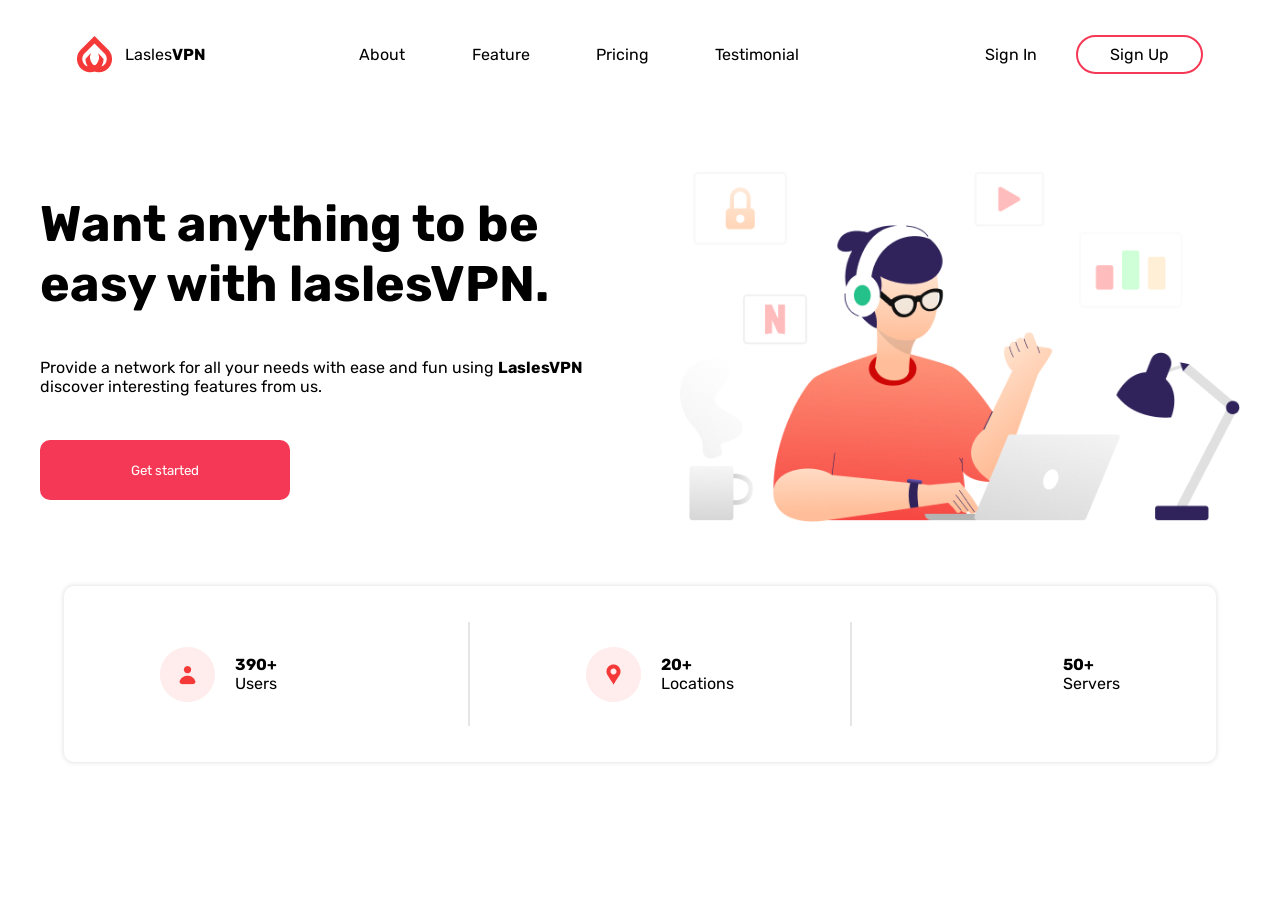
==== index.html @ a4ef016b "push" ====
<!doctype html>
<html lang="en">

<head>
    <meta charset="UTF-8" />
    <meta name="viewport" content="width=device-width, initial-scale=1.0" />
    <title>laslesVPN</title>
    <link rel="shortcut icon" href="./assest/img/logo.png" type="image/x-icon" />
    <link rel="stylesheet" href="./assest/css/style.css" />
    <link rel="preconnect" href="https://fonts.googleapis.com" />
    <link rel="preconnect" href="https://fonts.gstatic.com" crossorigin />
    <link href="https://fonts.googleapis.com/css2?family=Rubik:ital,wght@0,300..900;1,300..900&display=swap"
        rel="stylesheet" />
</head>

<body>
    <!-- header -->
    <header>
        <nav>
            <div class="logo">
                <img src="./assest/img/logo.png" alt="" />
                <a href="">Lasles<b>VPN</b></a>
            </div>
            <div class="menu">
                <a href="#">About</a>
                <a href="#">Feature</a>
                <a href="#">Pricing</a>
                <a href="#">Testimonial</a>
            </div>
            <div class="auth-buttons">
                <a href="#" class="btn sign-in">Sign In</a>
                <a href="#" class="btn sign-up">Sign Up</a>
            </div>
        </nav>
    </header>

    <!-- about -->
    <div class="about">
        <div class="about-left">
            <h1>Want anything to be easy with laslesVPN.</h1>
            <p>
                Provide a network for all your needs with ease and fun using
                <b>LaslesVPN</b> discover interesting features from us.
            </p>
            <button>Get started</button>
        </div>
        <div class="about-right">
            <img src="./assest/img/illustration.png" alt="" />
        </div>
    </div>

    <!-- status-container -->
    <div class="status-container">
        <div class="box">
            <div class="box-in">
                <img src="./assest/img/user.png" alt="">
                <span><b>390+</b> <br> Users</span>
            </div>
        </div>
        <div class="box stat-box">
            <div class="box-in">
                <img src="./assest/img/location.png" alt="">
                <span><b>20+</b> <br> Locations</span>
            </div>
        </div>
        <div class="box">
            <div class="box-in">
                <img src="./assest/img/server.png" alt="">
                <span><b>50+</b> <br> Servers</span>
            </div>
        </div>
    </div>
</body>

</html>
---- assest/css/style.css ----
* {
    padding: 0;
    margin: 0;
    box-sizing: border-box;
    border: none;
    outline: none;
    font-family: "Rubik", sans-serif;
    text-decoration: none;
    color: #000;
}

nav {
    width: 1280px;
    height: 76px;
    margin: 16px auto;
    display: flex;
    justify-content: space-around;
    align-items: center;
}

nav>.logo {
    width: 129px;
    height: 44px;
    display: flex;
    justify-content: space-between;
    align-items: center;
}

nav>.menu {
    width: 440px;
    height: 44px;
    display: flex;
    justify-content: space-between;
    align-items: center;
}

.auth-buttons {
    width: 250px;
    height: 44px;
    display: flex;
    justify-content: space-between;
    align-items: center;
}

.auth-buttons>.btn {
    border-radius: 40px;
    padding: 8px 32px;
}

.auth-buttons>.sign-up {
    border: 2px solid #f53855;
}

/* about */

.about {
    width: 1280px;
    height: 478px;
    margin: auto;
    display: flex;
    justify-content: space-around;
    align-items: center;
}

.about-left {
    display: flex;
    flex-direction: column;
    justify-content: space-around;
}

.about-left,
.about-right,
.about-right>img {
    width: 560px;
    height: 350px;
}

.about-left>h1 {
    font-size: 50px;
}

.about-left>button {
    width: 250px;
    height: 60px;
    display: flex;
    align-items: center;
    justify-content: center;
    background-color: #f53855;
    color: #fff;
    border-radius: 10px;
}

/* status-container */
.status-container {
    width: 1152px;
    height: 176px;
    margin: auto;
    border-radius: 10px;
    box-shadow: 0px 0px 4px 1px rgb(0, 0, 0, 0.1);
    display: flex;
    justify-content: space-around;
    align-items: center;
}

.status-container>.stat-box {
    border-left: 2px solid rgb(0, 0, 0, 0.1);
    border-right: 2px solid rgb(0, 0, 0, 0.1);
    width: 384px;
    height: 104px;
    display: flex;
    justify-content: center;
    align-items: center;
}

.status-container .box-in {
    display: flex;
    justify-content: space-between;
    align-items: center;
}

.status-container .box-in img {
    padding-right: 20px;
}
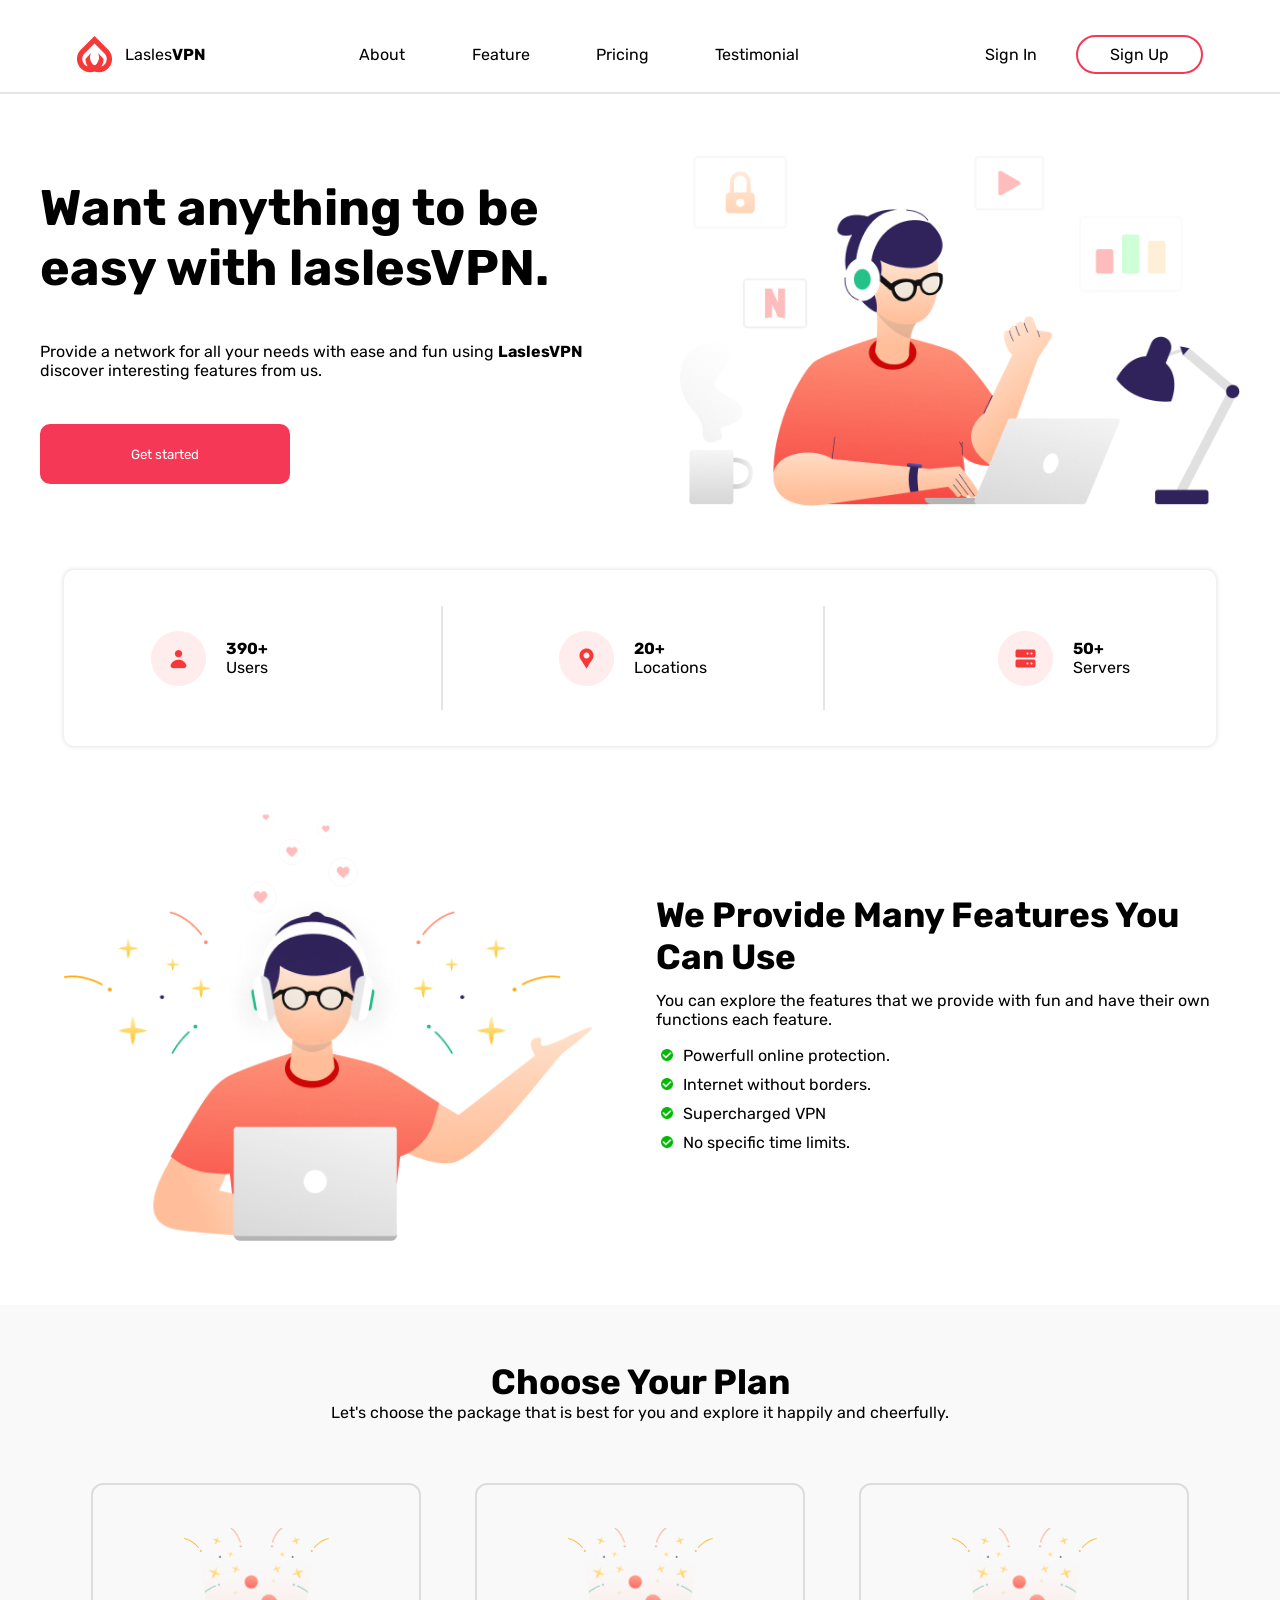
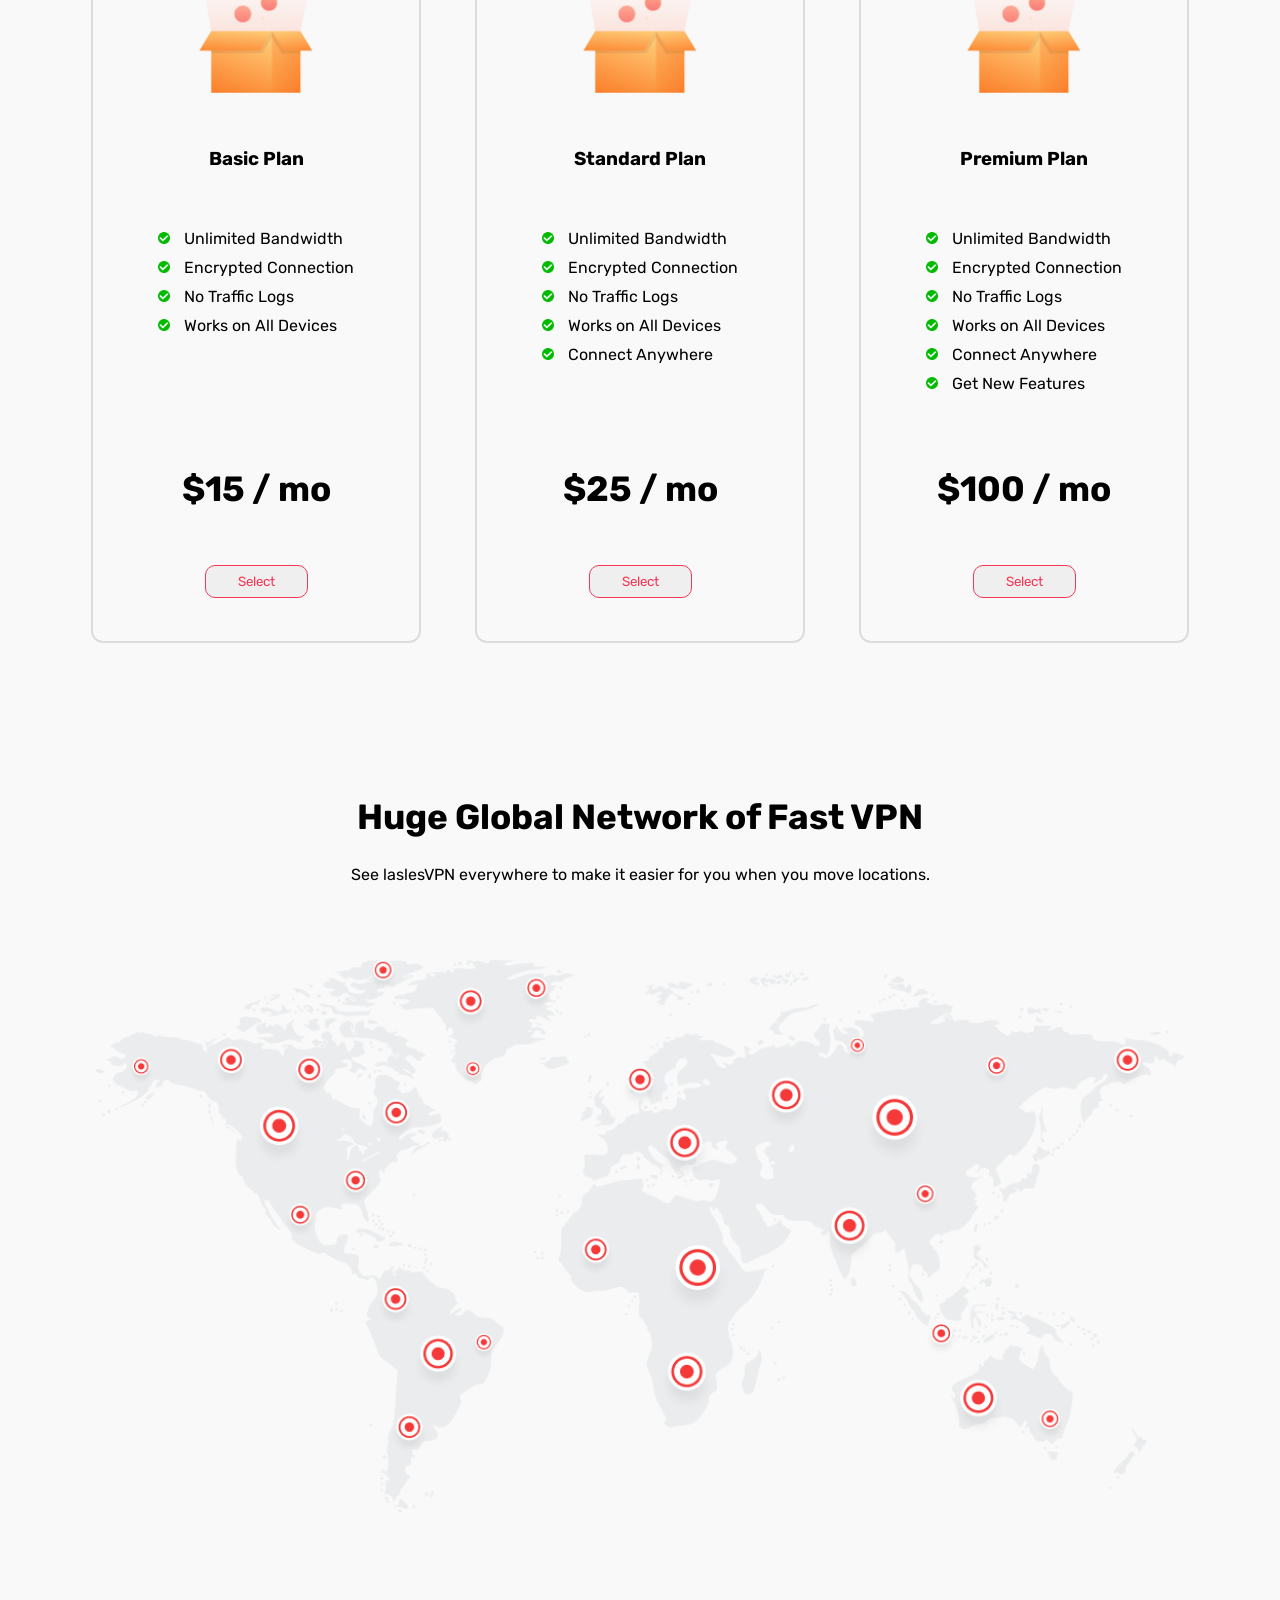
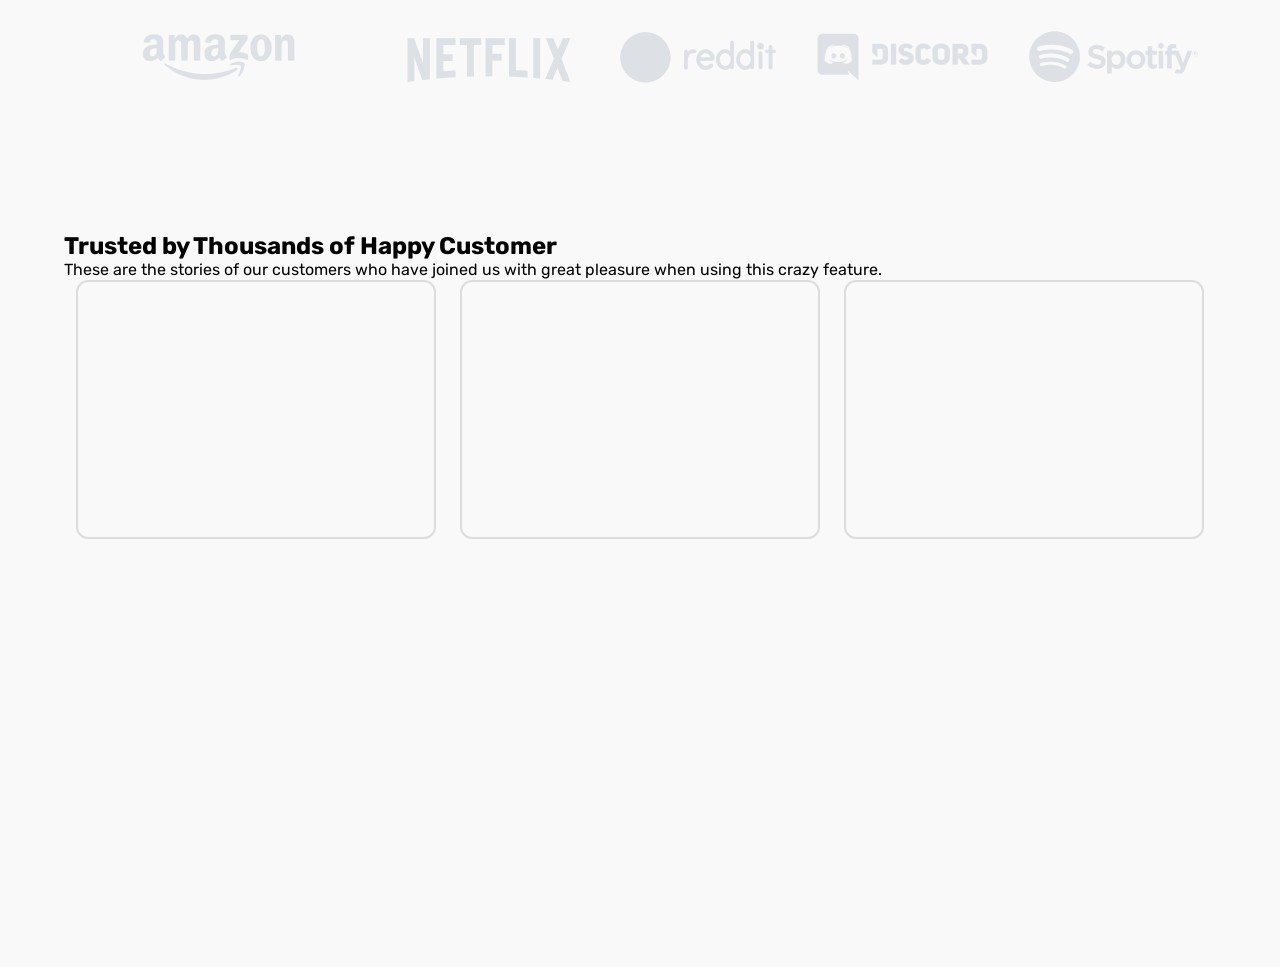
==== commit 36140e68: "yukladim" ====
--- a/index.html
+++ b/index.html
@@ -1,75 +1,245 @@
 <!doctype html>
 <html lang="en">
-
-<head>
+  <head>
     <meta charset="UTF-8" />
     <meta name="viewport" content="width=device-width, initial-scale=1.0" />
     <title>laslesVPN</title>
-    <link rel="shortcut icon" href="./assest/img/logo.png" type="image/x-icon" />
-    <link rel="stylesheet" href="./assest/css/style.css" />
+    <link
+      rel="shortcut icon"
+      href="./assets/img/logo.png"
+      type="image/x-icon"
+    />
+    <link rel="stylesheet" href="./assets/css/style.css" />
     <link rel="preconnect" href="https://fonts.googleapis.com" />
     <link rel="preconnect" href="https://fonts.gstatic.com" crossorigin />
-    <link href="https://fonts.googleapis.com/css2?family=Rubik:ital,wght@0,300..900;1,300..900&display=swap"
-        rel="stylesheet" />
-</head>
-
-<body>
+    <link
+      href="https://fonts.googleapis.com/css2?family=Rubik:ital,wght@0,300..900;1,300..900&display=swap"
+      rel="stylesheet"
+    />
+  </head>
+  <body>
     <!-- header -->
     <header>
-        <nav>
-            <div class="logo">
-                <img src="./assest/img/logo.png" alt="" />
-                <a href="">Lasles<b>VPN</b></a>
-            </div>
-            <div class="menu">
-                <a href="#">About</a>
-                <a href="#">Feature</a>
-                <a href="#">Pricing</a>
-                <a href="#">Testimonial</a>
-            </div>
-            <div class="auth-buttons">
-                <a href="#" class="btn sign-in">Sign In</a>
-                <a href="#" class="btn sign-up">Sign Up</a>
-            </div>
-        </nav>
+      <nav>
+        <div class="logo">
+          <img src="./assets/img/logo.png" alt="" />
+          <a href="">Lasles<b>VPN</b></a>
+        </div>
+        <div class="menu">
+          <a href="#">About</a>
+          <a href="#">Feature</a>
+          <a href="#">Pricing</a>
+          <a href="#">Testimonial</a>
+        </div>
+        <div class="auth-buttons">
+          <a href="#" class="btn sign-in">Sign In</a>
+          <a href="#" class="btn sign-up">Sign Up</a>
+        </div>
+      </nav>
     </header>
 
     <!-- about -->
     <div class="about">
-        <div class="about-left">
-            <h1>Want anything to be easy with laslesVPN.</h1>
-            <p>
-                Provide a network for all your needs with ease and fun using
-                <b>LaslesVPN</b> discover interesting features from us.
-            </p>
-            <button>Get started</button>
-        </div>
-        <div class="about-right">
-            <img src="./assest/img/illustration.png" alt="" />
-        </div>
+      <div class="about-left">
+        <h1>Want anything to be easy with laslesVPN.</h1>
+        <p>
+          Provide a network for all your needs with ease and fun using
+          <b>LaslesVPN</b> discover interesting features from us.
+        </p>
+        <button>Get started</button>
+      </div>
+      <div class="about-right">
+        <img src="./assets/img/illustration.png" alt="" />
+      </div>
     </div>
 
     <!-- status-container -->
     <div class="status-container">
-        <div class="box">
-            <div class="box-in">
-                <img src="./assest/img/user.png" alt="">
-                <span><b>390+</b> <br> Users</span>
-            </div>
-        </div>
-        <div class="box stat-box">
-            <div class="box-in">
-                <img src="./assest/img/location.png" alt="">
-                <span><b>20+</b> <br> Locations</span>
-            </div>
-        </div>
-        <div class="box">
-            <div class="box-in">
-                <img src="./assest/img/server.png" alt="">
-                <span><b>50+</b> <br> Servers</span>
-            </div>
-        </div>
-    </div>
-</body>
-
+      <div class="box">
+        <div class="box-in">
+          <img src="./assets/img/user.png" alt="" />
+          <span
+            ><b>390+</b> <br />
+            Users</span
+          >
+        </div>
+      </div>
+      <div class="box stat-box">
+        <div class="box-in">
+          <img src="./assets/img/location.png" alt="" />
+          <span
+            ><b>20+</b> <br />
+            Locations</span
+          >
+        </div>
+      </div>
+      <div class="box">
+        <div class="box-in">
+          <img src="./assets/img/server.png" alt="" />
+          <span
+            ><b>50+</b> <br />
+            Servers</span
+          >
+        </div>
+      </div>
+    </div>
+
+    <!-- features-section -->
+    <div class="features-section">
+      <div class="features-image">
+        <img src="./assets/img/illustration2.png" alt="" />
+      </div>
+
+      <div class="features-content">
+        <h2>We Provide Many Features You Can Use</h2>
+        <p>
+          You can explore the features that we provide with fun and have their
+          own functions each feature.
+        </p>
+
+        <ul class="features-list">
+          <li>
+            <img src="./assets/img/check.png" alt="" />Powerfull online
+            protection.
+          </li>
+          <li>
+            <img src="./assets/img/check.png" alt="" />Internet without borders.
+          </li>
+          <li><img src="./assets/img/check.png" alt="" />Supercharged VPN</li>
+          <li>
+            <img src="./assets/img/check.png" alt="" />No specific time limits.
+          </li>
+        </ul>
+      </div>
+    </div>
+
+    <!-- section--gray -->
+    <div class="section section--gray">
+      <!-- pricing -->
+      <div class="pricing">
+        <h2>Choose Your Plan</h2>
+        <p>
+          Let's choose the package that is best for you and explore it happily
+          and cheerfully.
+        </p>
+        <div class="pricing-container">
+          <!-- Card 1 -->
+          <div class="card">
+            <img src="./assets/img/free.png" alt="" />
+            <h3>Basic Plan</h3>
+
+            <ul>
+              <li>
+                <img src="./assets/img/check.png" alt="" /> Unlimited Bandwidth
+              </li>
+              <li>
+                <img src="./assets/img/check.png" alt="" /> Encrypted Connection
+              </li>
+              <li>
+                <img src="./assets/img/check.png" alt="" /> No Traffic Logs
+              </li>
+              <li>
+                <img src="./assets/img/check.png" alt="" /> Works on All Devices
+              </li>
+            </ul>
+
+            <h2>$15 / mo</h2>
+            <button>Select</button>
+          </div>
+
+          <!-- Card 2 -->
+          <div class="card">
+            <img src="./assets/img/free.png" alt="" />
+            <h3>Standard Plan</h3>
+
+            <ul>
+              <li>
+                <img src="./assets/img/check.png" alt="" /> Unlimited Bandwidth
+              </li>
+              <li>
+                <img src="./assets/img/check.png" alt="" /> Encrypted Connection
+              </li>
+              <li>
+                <img src="./assets/img/check.png" alt="" /> No Traffic Logs
+              </li>
+              <li>
+                <img src="./assets/img/check.png" alt="" /> Works on All Devices
+              </li>
+              <li>
+                <img src="./assets/img/check.png" alt="" /> Connect Anywhere
+              </li>
+            </ul>
+
+            <h2>$25 / mo</h2>
+            <button>Select</button>
+          </div>
+
+          <!-- Card 3 -->
+          <div class="card">
+            <img src="./assets/img/free.png" alt="" />
+            <h3>Premium Plan</h3>
+
+            <ul>
+              <li>
+                <img src="./assets/img/check.png" alt="" /> Unlimited Bandwidth
+              </li>
+              <li>
+                <img src="./assets/img/check.png" alt="" /> Encrypted Connection
+              </li>
+              <li>
+                <img src="./assets/img/check.png" alt="" /> No Traffic Logs
+              </li>
+              <li>
+                <img src="./assets/img/check.png" alt="" /> Works on All Devices
+              </li>
+              <li>
+                <img src="./assets/img/check.png" alt="" /> Connect Anywhere
+              </li>
+              <li>
+                <img src="./assets/img/check.png" alt="" /> Get New Features
+              </li>
+            </ul>
+
+            <h2>$100 / mo</h2>
+            <button>Select</button>
+          </div>
+        </div>
+      </div>
+
+      <!-- map-content -->
+      <div class="map-content">
+        <div class="map-content-top">
+          <h2>Huge Global Network of Fast VPN</h2>
+          <p>
+            See laslesVPN everywhere to make it easier for you when you move
+            locations.
+          </p>
+        </div>
+        <div class="huge-global">
+          <img src="./assets/img/hugeglobal.png" alt="" />
+        </div>
+        <div class="sponsor">
+          <img src="./assets/img/amazon.png" alt="" />
+          <img src="./assets/img/netflix.png" alt="" />
+          <img src="./assets/img/reddit.png" alt="" />
+          <img src="./assets/img/discord.png" alt="" />
+          <img src="./assets/img/spotify.png" alt="" />
+        </div>
+      </div>
+
+      <!-- happy-customer -->
+      <div class="happy-customer">
+        <h2>Trusted by Thousands of Happy Customer</h2>
+        <p>
+          These are the stories of our customers who have joined us with great
+          pleasure when using this crazy feature.
+        </p>
+        <div class="scroll-content">
+          <div class="scrolled"></div>
+          <div class="scrolled"></div>
+          <div class="scrolled"></div>
+        </div>
+      </div>
+    </div>
+  </body>
 </html>
--- a/assets/css/style.css
+++ b/assets/css/style.css
@@ -0,0 +1,319 @@
+* {
+  padding: 0;
+  margin: 0;
+  box-sizing: border-box;
+  border: none;
+  outline: none;
+  font-family: "Rubik", sans-serif;
+  text-decoration: none;
+  color: #000;
+}
+header {
+  margin-top: 16px;
+  width: 100%;
+  position: sticky;
+  top: 0;
+  z-index: 100;
+  background-color: rgb(255, 255, 255, 0.97);
+  box-shadow: 0 2px 0px rgba(0, 0, 0, 0.1);
+}
+
+nav {
+  width: 1280px;
+  height: 76px;
+  margin: auto;
+  display: flex;
+  justify-content: space-around;
+  align-items: center;
+}
+
+nav > .logo {
+  width: 129px;
+  height: 44px;
+  display: flex;
+  justify-content: space-between;
+  align-items: center;
+}
+
+nav > .menu {
+  width: 440px;
+  height: 44px;
+  display: flex;
+  justify-content: space-between;
+  align-items: center;
+}
+
+.auth-buttons {
+  width: 250px;
+  height: 44px;
+  display: flex;
+  justify-content: space-between;
+  align-items: center;
+}
+
+.auth-buttons > .btn {
+  border-radius: 40px;
+  padding: 8px 32px;
+}
+
+.auth-buttons > .sign-up {
+  border: 2px solid #f53855;
+}
+
+/* about */
+
+.about {
+  width: 1280px;
+  height: 478px;
+  margin: auto;
+  display: flex;
+  justify-content: space-around;
+  align-items: center;
+}
+
+.about-left {
+  display: flex;
+  flex-direction: column;
+  justify-content: space-around;
+}
+
+.about-left,
+.about-right,
+.about-right > img {
+  width: 560px;
+  height: 350px;
+}
+
+.about-left > h1 {
+  font-size: 50px;
+}
+
+.about-left > button {
+  width: 250px;
+  height: 60px;
+  display: flex;
+  align-items: center;
+  justify-content: center;
+  background-color: #f53855;
+  color: #fff;
+  border-radius: 10px;
+  cursor: pointer;
+}
+
+/* status-container */
+.status-container {
+  width: 1152px;
+  height: 176px;
+  margin: auto;
+  border-radius: 10px;
+  box-shadow: 0px 0px 4px 1px rgb(0, 0, 0, 0.1);
+  display: flex;
+  justify-content: space-around;
+  align-items: center;
+}
+
+.status-container > .stat-box {
+  border-left: 2px solid rgb(0, 0, 0, 0.1);
+  border-right: 2px solid rgb(0, 0, 0, 0.1);
+  width: 384px;
+  height: 104px;
+  display: flex;
+  justify-content: center;
+  align-items: center;
+}
+
+.status-container .box-in {
+  display: flex;
+  justify-content: space-between;
+  align-items: center;
+}
+
+.status-container .box-in img {
+  padding-right: 20px;
+}
+
+/* features-section */
+.features-section {
+  width: 1280px;
+  height: 463px;
+  margin: 48px auto;
+  display: flex;
+  justify-content: space-evenly;
+  align-items: center;
+}
+
+.features-content h2 {
+  font-size: 35px;
+}
+
+.features-image,
+.features-image img {
+  width: 528px;
+  height: 431px;
+}
+
+.features-content {
+  width: 560px;
+  height: 263px;
+  display: flex;
+  flex-direction: column;
+  justify-content: space-between;
+}
+
+.features-list > li {
+  list-style: none;
+  padding: 5px;
+}
+
+.features-list > li > img {
+  width: 12px;
+  margin-right: 10px;
+}
+
+/* section */
+
+/* pricing */
+
+.section {
+  width: 100%;
+  min-width: 1280px;
+  height: 2862px;
+  margin: auto;
+  background-color: #f9f9f9;
+  padding: 56px 0px;
+}
+
+.pricing li {
+  list-style: none;
+  padding: 5px;
+}
+
+.pricing > h2,
+.pricing > p {
+  text-align: center;
+}
+
+.pricing h2 {
+  font-size: 35px;
+}
+
+.card > ul > li > img {
+  width: 12px;
+  margin-right: 10px;
+}
+
+.card ul {
+  height: 190px;
+}
+
+.pricing .pricing-container {
+  width: 1152px;
+  height: 882px;
+  margin: auto;
+  display: flex;
+  justify-content: space-around;
+  align-items: center;
+}
+
+.pricing .pricing-container .card {
+  width: 330px;
+  height: 760px;
+  border: 2px solid #dddddd;
+  border-radius: 12px;
+  padding: 16px 16px;
+  display: flex;
+  flex-direction: column;
+  justify-content: space-around;
+  align-items: center;
+}
+.card > img {
+  width: 145px;
+  height: 165px;
+  text-align: center;
+}
+
+.card > button {
+  padding: 8px 32px;
+  border: 1px solid #f53855;
+  color: #f53855;
+  border-radius: 10px;
+  cursor: pointer;
+}
+
+.card > button:hover {
+  transition: 0.5;
+  background-color: #f53855;
+  color: snow;
+}
+
+.pricing-container > .card:hover {
+  transition: 0.5s;
+  transform: scale(1.1);
+  border: 1px solid #f53855;
+}
+
+/* map-content */
+
+.map-content {
+  width: 1280px;
+  height: 1000px;
+  margin: 64px auto;
+}
+
+.map-content-top {
+  width: 1152px;
+  height: 144px;
+  margin: auto;
+  display: flex;
+  flex-direction: column;
+  justify-content: space-evenly;
+  align-items: center;
+}
+
+.huge-global {
+  width: 1152px;
+  height: 713px;
+  padding: 48px 32px;
+  margin: auto;
+}
+
+.huge-global > img {
+  width: 1088px;
+  height: 553px;
+}
+
+.map-content-top h2 {
+  font-size: 35px;
+}
+
+.sponsor {
+  width: 1152px;
+  height: 64px;
+  margin: auto;
+  display: flex;
+  justify-content: space-around;
+  align-items: center;
+}
+
+/* happy-customer */
+
+.happy-customer {
+  width: 1152px;
+  height: 619px;
+  margin: 0px auto;
+}
+
+.scroll-content {
+  width: 1152px;
+  height: 260px;
+  display: flex;
+  justify-content: space-around;
+  align-items: center;
+}
+
+.scroll-content .scrolled {
+  width: 360px;
+  height: 259px;
+  border: 2px solid #dddddd;
+  border-radius: 12px;
+}
